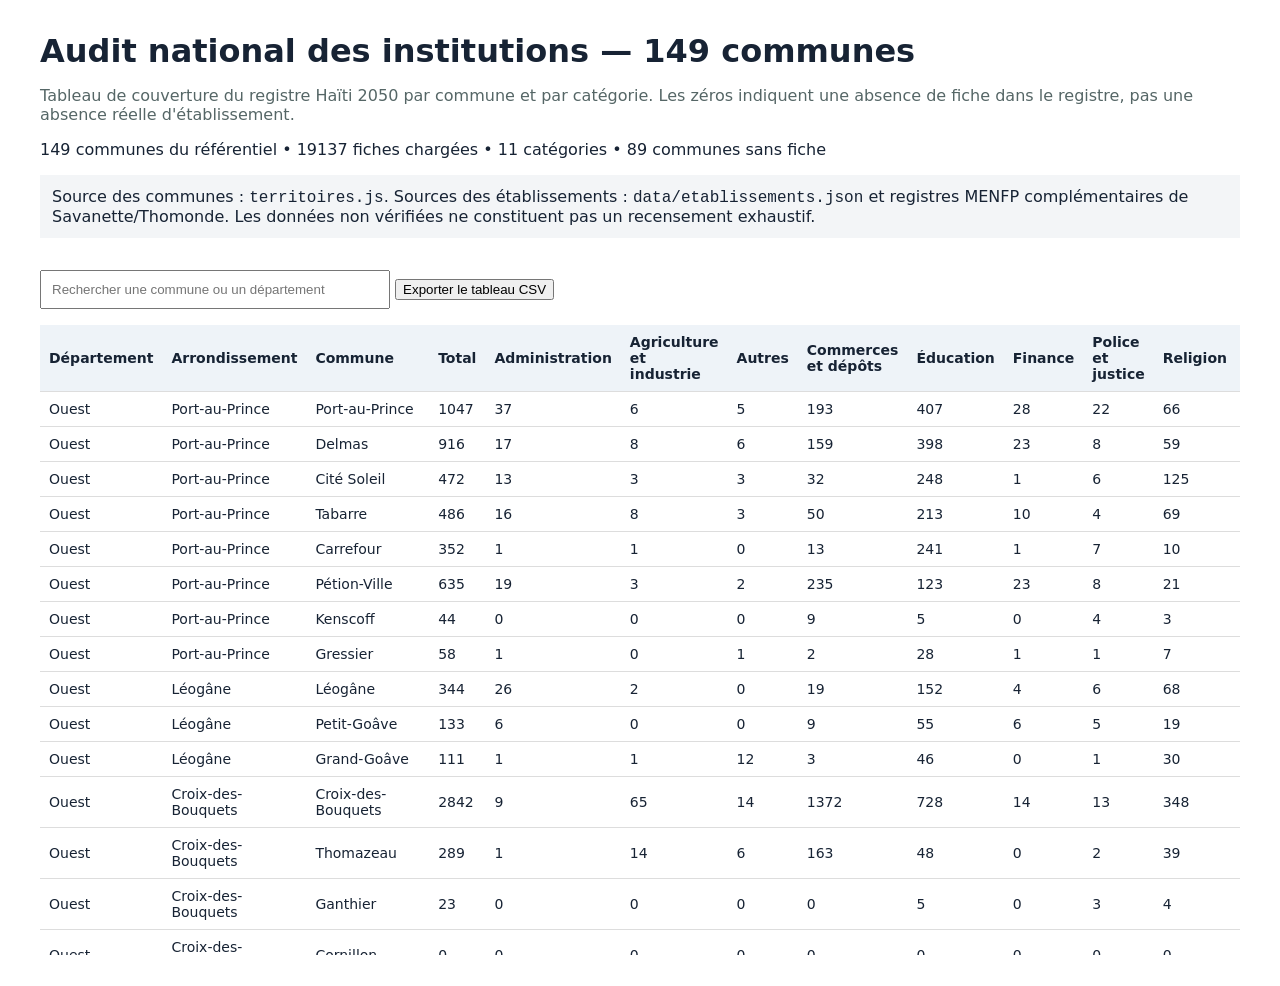
==== audit-national.html @ ae316a74 "Ajouter tableau d'audit institutionnel national pour les 149 communes" ====
<!doctype html>
<html lang="fr"><head><meta charset="utf-8"><meta name="viewport" content="width=device-width,initial-scale=1">
<title>Haïti 2050 — Audit national des institutions</title>
<style>body{font:16px system-ui,sans-serif;max-width:1200px;margin:2rem auto;padding:0 1rem;color:#172334}h1{margin-bottom:.3rem}.muted{color:#566}table{border-collapse:collapse;width:100%;font-size:14px}th,td{padding:9px;border-bottom:1px solid #ddd;text-align:left}th{position:sticky;top:0;background:#eef3f8}input{padding:10px;width:min(100%,350px);margin:1rem 0}#tablewrap{max-height:70vh;overflow:auto}a{color:#064f99}.note{padding:12px;background:#f3f5f7}</style></head>
<body><h1>Audit national des institutions — 149 communes</h1>
<p class="muted">Tableau de couverture du registre Haïti 2050 par commune et par catégorie. Les zéros indiquent une absence de fiche dans le registre, pas une absence réelle d'établissement.</p>
<p id="status">Chargement…</p><p class="note">Source des communes : <code>territoires.js</code>. Sources des établissements : <code>data/etablissements.json</code> et registres MENFP complémentaires de Savanette/Thomonde. Les données non vérifiées ne constituent pas un recensement exhaustif.</p>
<input id="search" type="search" placeholder="Rechercher une commune ou un département">
<button id="export" type="button">Exporter le tableau CSV</button>
<div id="tablewrap"><table><thead id="head"></thead><tbody id="body"></tbody></table></div>
<script src="./territoires.js"></script>
<script>
(async()=>{
const norm=s=>String(s||'').normalize('NFD').replace(/[\u0300-\u036f]/g,'').toLowerCase().replace(/[^a-z0-9]/g,'');
const territory=window.HAITI_TERRITOIRES;
const communes=[];
for(const d of territory.departements) for(const a of d.arrondissements) for(const c of a.communes) communes.push({departement:d.nom,arrondissement:a.nom,commune:typeof c==='string'?c:c.nom});
const paths=['./data/etablissements.json','./data/ecoles-savanette-menfp-2024-2025.json','./data/ecoles-thomonde-menfp-2024-2025.json'];
const responses=await Promise.all(paths.map(async(p,i)=>{try{const r=await fetch(p);if(!r.ok){if(i===0)throw Error('Registre principal indisponible');return [];}const data=await r.json();if(!Array.isArray(data))throw Error('Format JSON invalide : '+p);return data;}catch(e){if(i===0)throw e;return [];}}));
const ids=new Set(),codes=new Set(),records=[];
for(const r of responses.flat()){const id=String(r.id||''),code=String(r.code_menfp||'');if((id&&ids.has(id))||(code&&codes.has(code)))continue;if(id)ids.add(id);if(code)codes.add(code);records.push(r);}
const cats=[...new Set(records.map(x=>x.categorie).filter(Boolean))].sort((a,b)=>a.localeCompare(b,'fr'));
const by=new Map();
for(const x of records){const k=norm(x.departement)+'|'+norm(x.commune);if(!by.has(k))by.set(k,[]);by.get(k).push(x);}
const rows=communes.map(c=>{const items=by.get(norm(c.departement)+'|'+norm(c.commune))||[];return {...c,total:items.length,counts:cats.map(k=>items.filter(x=>x.categorie===k).length)};});
const head=document.getElementById('head'),body=document.getElementById('body'),search=document.getElementById('search');
const headers=['Département','Arrondissement','Commune','Total',...cats];
const tr=document.createElement('tr');for(const h of headers){const th=document.createElement('th');th.textContent=h;tr.append(th);}head.append(tr);
function render(){body.replaceChildren();const term=norm(search.value);for(const r of rows.filter(x=>norm(x.departement+' '+x.arrondissement+' '+x.commune).includes(term))){const tr=document.createElement('tr');for(const v of [r.departement,r.arrondissement,r.commune,r.total,...r.counts]){const td=document.createElement('td');td.textContent=v;tr.append(td);}body.append(tr);}}
search.addEventListener('input',render);
document.getElementById('export').addEventListener('click',()=>{const quote=s=>'"'+String(s).replace(/"/g,'""')+'"';const csv='\ufeff'+[headers,...rows.map(r=>[r.departement,r.arrondissement,r.commune,r.total,...r.counts])].map(row=>row.map(quote).join(';')).join('\r\n');const a=document.createElement('a');a.href=URL.createObjectURL(new Blob([csv],{type:'text/csv;charset=utf-8'}));a.download='haiti2050-audit-149-communes.csv';a.click();URL.revokeObjectURL(a.href);});
document.getElementById('status').textContent=communes.length+' communes du référentiel • '+records.length+' fiches chargées • '+cats.length+' catégories • '+rows.filter(x=>x.total===0).length+' communes sans fiche';
render();
})().catch(e=>{document.getElementById('status').textContent='Erreur : '+e.message;console.error(e)});
</script></body></html>
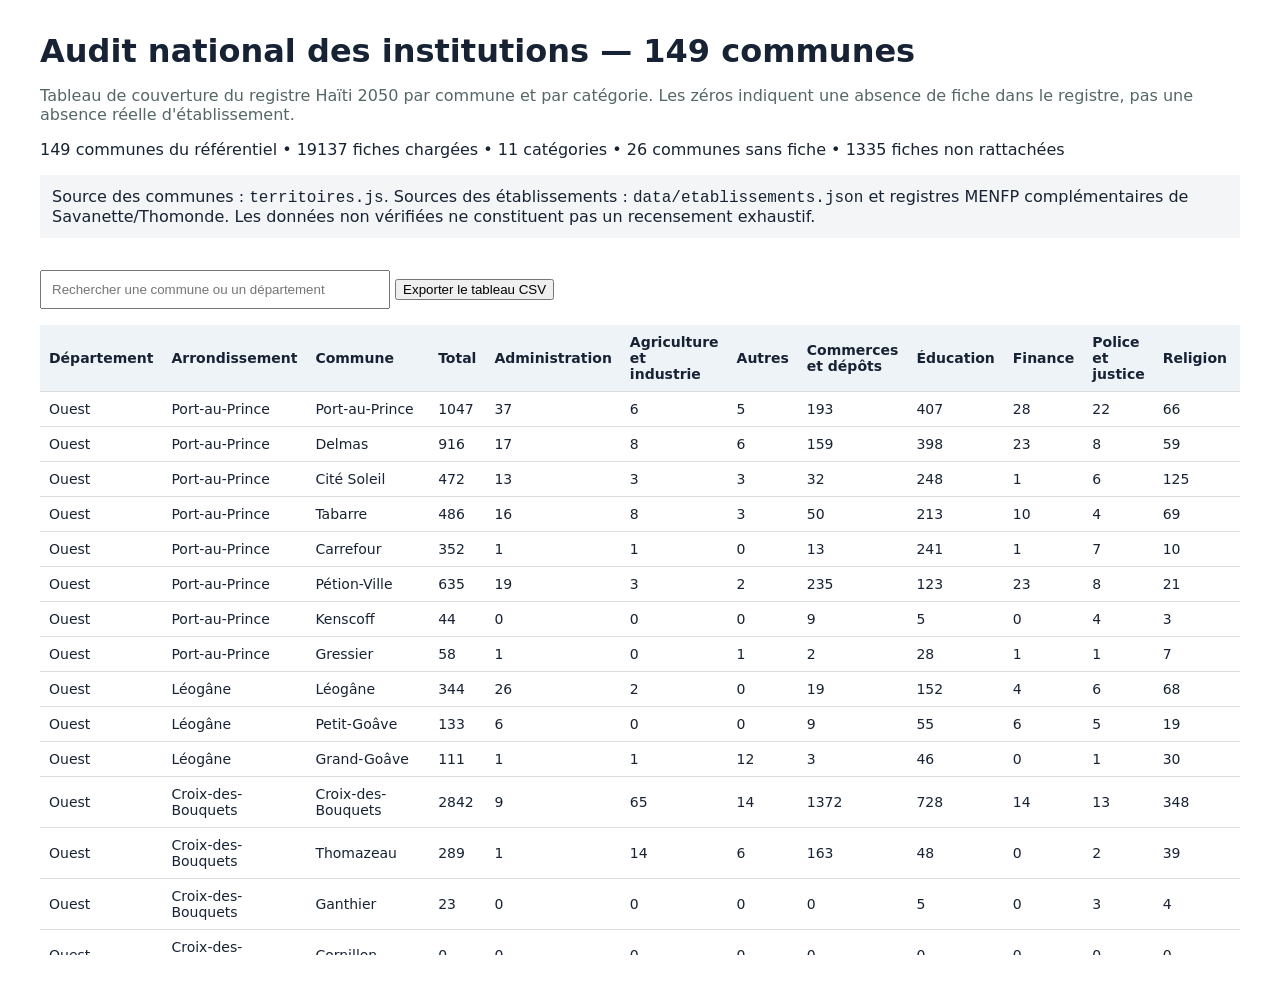
==== commit 01b138be: "Normaliser les rattachements territoriaux dans le tableau national" ====
--- a/audit-national.html
+++ b/audit-national.html
@@ -9,6 +9,7 @@
 <button id="export" type="button">Exporter le tableau CSV</button>
 <div id="tablewrap"><table><thead id="head"></thead><tbody id="body"></tbody></table></div>
 <script src="./territoires.js"></script>
+<script src="./normalisation-territoriale.js"></script>
 <script>
 (async()=>{
 const norm=s=>String(s||'').normalize('NFD').replace(/[\u0300-\u036f]/g,'').toLowerCase().replace(/[^a-z0-9]/g,'');
@@ -19,6 +20,8 @@
 const responses=await Promise.all(paths.map(async(p,i)=>{try{const r=await fetch(p);if(!r.ok){if(i===0)throw Error('Registre principal indisponible');return [];}const data=await r.json();if(!Array.isArray(data))throw Error('Format JSON invalide : '+p);return data;}catch(e){if(i===0)throw e;return [];}}));
 const ids=new Set(),codes=new Set(),records=[];
 for(const r of responses.flat()){const id=String(r.id||''),code=String(r.code_menfp||'');if((id&&ids.has(id))||(code&&codes.has(code)))continue;if(id)ids.add(id);if(code)codes.add(code);records.push(r);}
+const reconciliation=window.HAITI_NORMALISER_ETABLISSEMENTS(records);
+records.splice(0,records.length,...reconciliation.records);
 const cats=[...new Set(records.map(x=>x.categorie).filter(Boolean))].sort((a,b)=>a.localeCompare(b,'fr'));
 const by=new Map();
 for(const x of records){const k=norm(x.departement)+'|'+norm(x.commune);if(!by.has(k))by.set(k,[]);by.get(k).push(x);}
@@ -29,7 +32,7 @@
 function render(){body.replaceChildren();const term=norm(search.value);for(const r of rows.filter(x=>norm(x.departement+' '+x.arrondissement+' '+x.commune).includes(term))){const tr=document.createElement('tr');for(const v of [r.departement,r.arrondissement,r.commune,r.total,...r.counts]){const td=document.createElement('td');td.textContent=v;tr.append(td);}body.append(tr);}}
 search.addEventListener('input',render);
 document.getElementById('export').addEventListener('click',()=>{const quote=s=>'"'+String(s).replace(/"/g,'""')+'"';const csv='\ufeff'+[headers,...rows.map(r=>[r.departement,r.arrondissement,r.commune,r.total,...r.counts])].map(row=>row.map(quote).join(';')).join('\r\n');const a=document.createElement('a');a.href=URL.createObjectURL(new Blob([csv],{type:'text/csv;charset=utf-8'}));a.download='haiti2050-audit-149-communes.csv';a.click();URL.revokeObjectURL(a.href);});
-document.getElementById('status').textContent=communes.length+' communes du référentiel • '+records.length+' fiches chargées • '+cats.length+' catégories • '+rows.filter(x=>x.total===0).length+' communes sans fiche';
+document.getElementById('status').textContent=communes.length+' communes du référentiel • '+records.length+' fiches chargées • '+cats.length+' catégories • '+rows.filter(x=>x.total===0).length+' communes sans fiche • '+reconciliation.rapport.non_rattaches_total+' fiches non rattachées';
 render();
 })().catch(e=>{document.getElementById('status').textContent='Erreur : '+e.message;console.error(e)});
 </script></body></html>
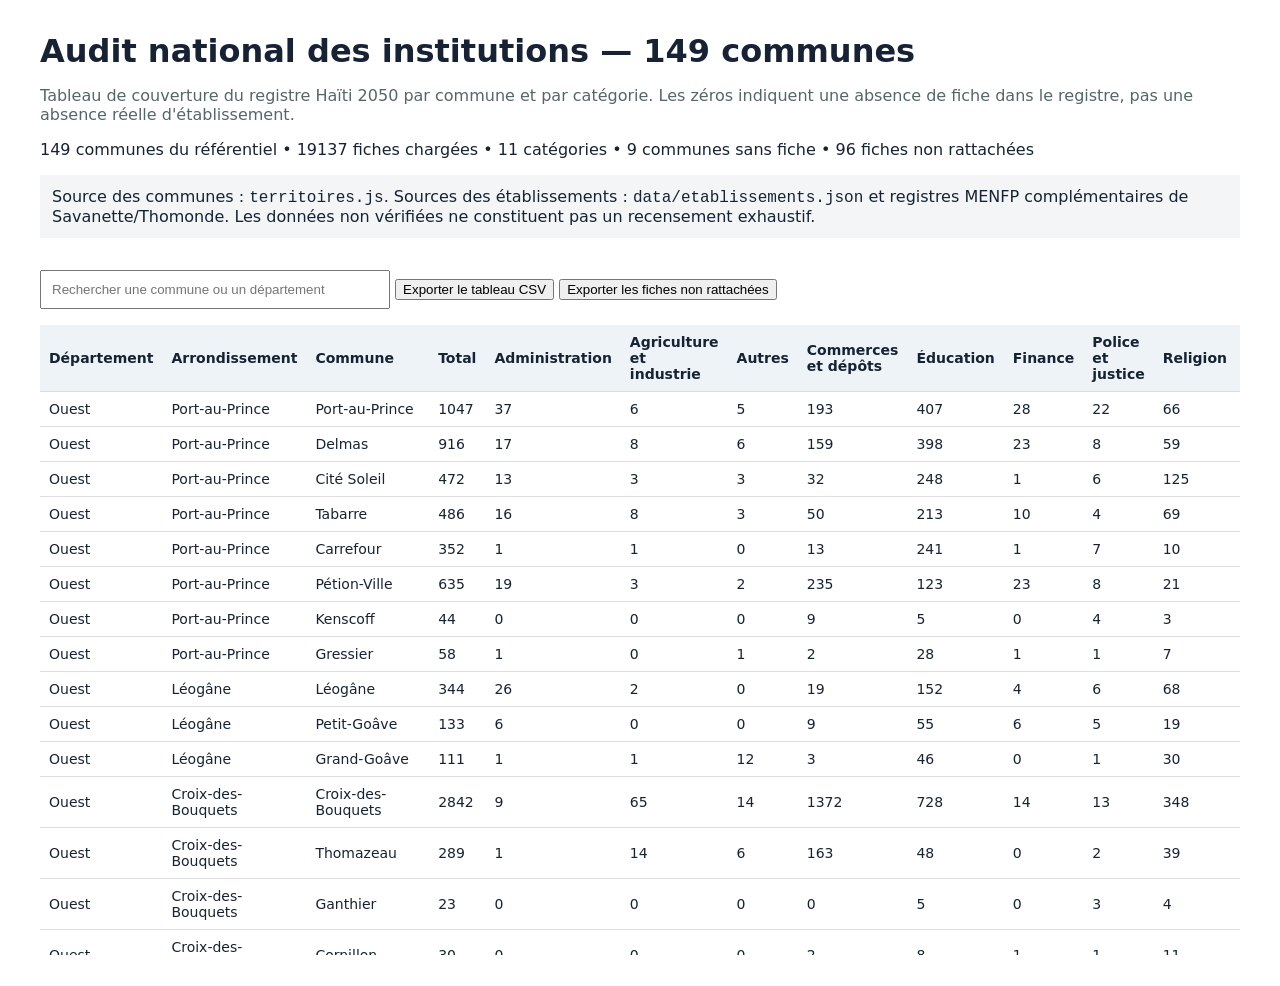
==== commit 445cfb1d: "Ajouter export CSV des établissements non rattachés dans l'audit national" ====
--- a/audit-national.html
+++ b/audit-national.html
@@ -7,6 +7,7 @@
 <p id="status">Chargement…</p><p class="note">Source des communes : <code>territoires.js</code>. Sources des établissements : <code>data/etablissements.json</code> et registres MENFP complémentaires de Savanette/Thomonde. Les données non vérifiées ne constituent pas un recensement exhaustif.</p>
 <input id="search" type="search" placeholder="Rechercher une commune ou un département">
 <button id="export" type="button">Exporter le tableau CSV</button>
+<button id="export-unmatched" type="button">Exporter les fiches non rattachées</button>
 <div id="tablewrap"><table><thead id="head"></thead><tbody id="body"></tbody></table></div>
 <script src="./territoires.js"></script>
 <script src="./normalisation-territoriale.js"></script>
@@ -32,6 +33,18 @@
 function render(){body.replaceChildren();const term=norm(search.value);for(const r of rows.filter(x=>norm(x.departement+' '+x.arrondissement+' '+x.commune).includes(term))){const tr=document.createElement('tr');for(const v of [r.departement,r.arrondissement,r.commune,r.total,...r.counts]){const td=document.createElement('td');td.textContent=v;tr.append(td);}body.append(tr);}}
 search.addEventListener('input',render);
 document.getElementById('export').addEventListener('click',()=>{const quote=s=>'"'+String(s).replace(/"/g,'""')+'"';const csv='\ufeff'+[headers,...rows.map(r=>[r.departement,r.arrondissement,r.commune,r.total,...r.counts])].map(row=>row.map(quote).join(';')).join('\r\n');const a=document.createElement('a');a.href=URL.createObjectURL(new Blob([csv],{type:'text/csv;charset=utf-8'}));a.download='haiti2050-audit-149-communes.csv';a.click();URL.revokeObjectURL(a.href);});
+const unmatchedHeaders=['Index','Identifiant','Nom','Catégorie','Département brut','Commune brute','Motif','Latitude','Longitude','Source'];
+document.getElementById('export-unmatched').addEventListener('click',()=>{
+  const quote=v=>'"'+String(v??'').replace(/"/g,'""')+'"';
+  const data=reconciliation.rapport.non_rattaches.map(item=>{
+    const r=records[item.index]||{};
+    return [item.index,item.id,r.nom,r.categorie,item.departement,item.commune,item.raison,r.latitude,r.longitude,r.source];
+  });
+  const csv='\ufeff'+[unmatchedHeaders,...data].map(row=>row.map(quote).join(';')).join('\r\n');
+  const url=URL.createObjectURL(new Blob([csv],{type:'text/csv;charset=utf-8'}));
+  const a=document.createElement('a');a.href=url;a.download='haiti2050-fiches-non-rattachees.csv';a.click();
+  setTimeout(()=>URL.revokeObjectURL(url),1000);
+});
 document.getElementById('status').textContent=communes.length+' communes du référentiel • '+records.length+' fiches chargées • '+cats.length+' catégories • '+rows.filter(x=>x.total===0).length+' communes sans fiche • '+reconciliation.rapport.non_rattaches_total+' fiches non rattachées';
 render();
 })().catch(e=>{document.getElementById('status').textContent='Erreur : '+e.message;console.error(e)});
